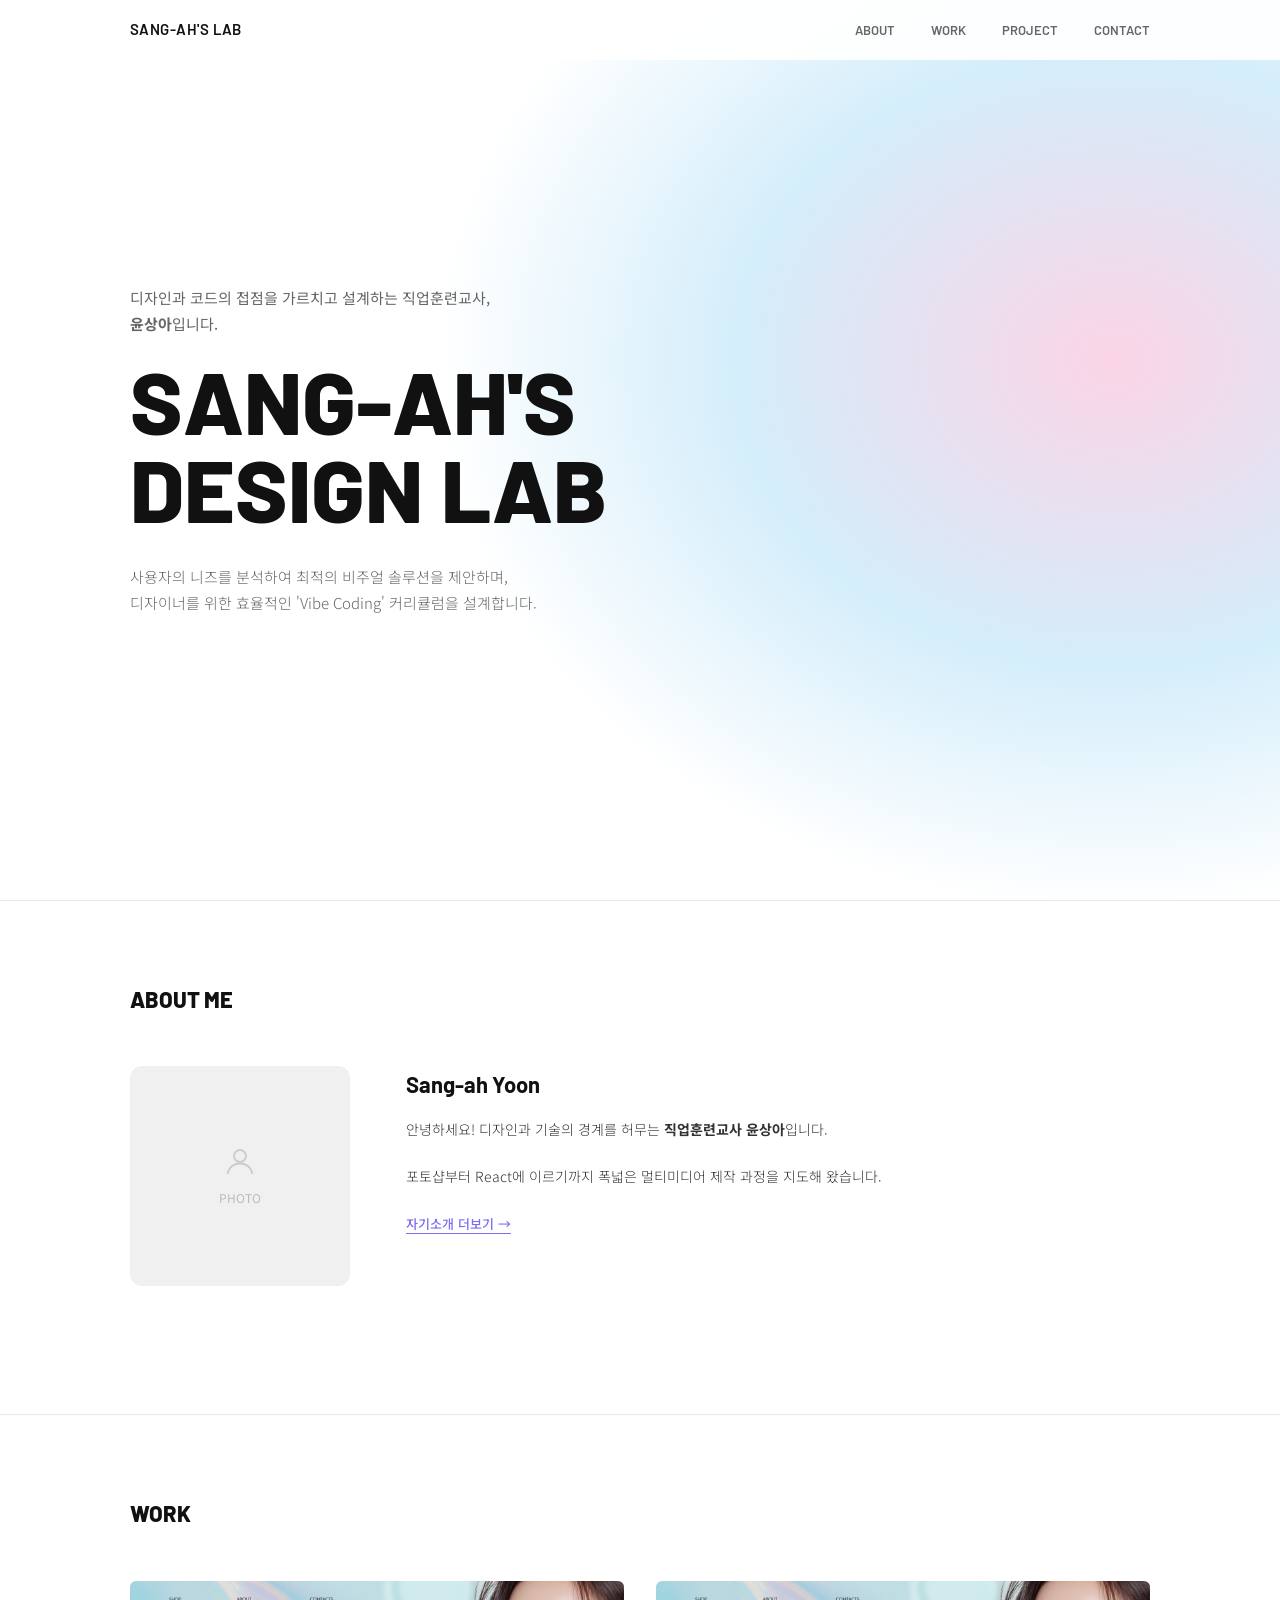
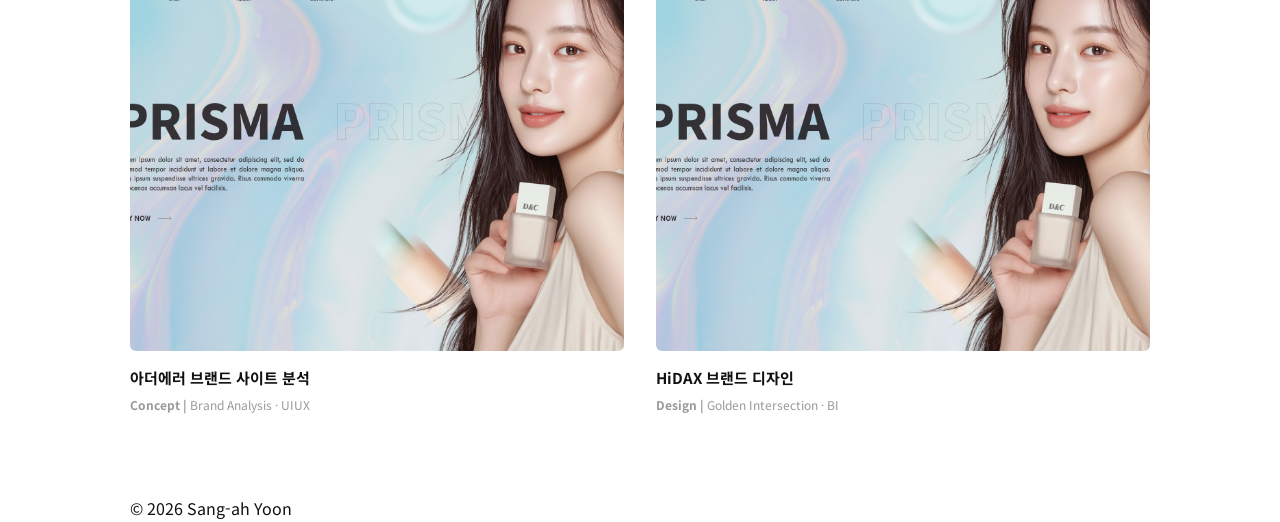
==== 최종/index.html @ d396e70f "6.9" ====
<!DOCTYPE html>
<html lang="ko">
<head>
  <meta charset="UTF-8" />
  <meta name="viewport" content="width=device-width, initial-scale=1.0" />
  <title>Sang-ah Yoon | Design & Education Portfolio</title>
  <link rel="preconnect" href="https://fonts.googleapis.com" />
  <link rel="preconnect" href="https://fonts.gstatic.com" crossorigin />
  <link href="https://fonts.googleapis.com/css2?family=Noto+Sans+KR:wght@300;400;500;700;900&family=Barlow:ital,wght@0,400;0,600;0,800;1,400&display=swap" rel="stylesheet" />
  <link rel="stylesheet" href="style.css" />
</head>
<body>

  <header id="nav">
    <div class="nav-wrap">
      <a href="#hero" class="nav-logo">SANG-AH'S LAB</a>
      <nav class="nav-menu">
        <a href="#about">About</a>
        <a href="#work">Work</a>
        <a href="#project">Project</a>
        <a href="#contact">Contact</a>
      </nav>
      <button class="nav-toggle" id="navBtn" aria-label="메뉴">
        <span></span><span></span><span></span>
      </button>
    </div>
  </header>

  <div class="nav-mobile-panel" id="mobileNav">
    <a href="#about">About</a>
    <a href="#work">Work</a>
    <a href="#project">Project</a>
    <a href="#contact">Contact</a>
  </div>

  <section id="hero">
    <div class="hero-blob"></div>
    <div class="hero-inner">
      <p class="hero-sub">
        디자인과 코드의 접점을 가르치고 설계하는 직업훈련교사,<br />
        <strong>윤상아</strong>입니다.
      </p>
      <h1 class="hero-title">SANG-AH'S<br />DESIGN LAB</h1>
      <p class="hero-desc">
        사용자의 니즈를 분석하여 최적의 비주얼 솔루션을 제안하며,<br />
        디자이너를 위한 효율적인 'Vibe Coding' 커리큘럼을 설계합니다.
      </p>
    </div>
  </section>

  <section id="about" class="section">
    <div class="wrap">
      <h2 class="section-title fade-up">ABOUT ME</h2>
      <div class="about-top fade-up">
        <div class="about-img-wrap">
          <div class="about-img-placeholder">
            <svg viewBox="0 0 24 24" stroke-width="1.2"><circle cx="12" cy="8" r="4"/><path d="M4 20c0-4 3.6-7 8-7s8 3 8 7"/></svg>
            PHOTO
          </div>
        </div>
        <div class="about-text-wrap">
          <h3 class="about-name">Sang-ah Yoon</h3>
          <p class="about-bio">
            안녕하세요! 디자인과 기술의 경계를 허무는 <strong>직업훈련교사 윤상아</strong>입니다.<br /><br />
            포토샵부터 React에 이르기까지 폭넓은 멀티미디어 제작 과정을 지도해 왔습니다.
          </p>
          <a href="#" target="_blank" class="about-more-link">자기소개 더보기 →</a>
        </div>
      </div>
      </div>
  </section>

  <section id="work" class="section">
    <div class="wrap">
      <h2 class="section-title fade-up">WORK</h2>
      <div class="work-grid">
        <a href="javascript:void(0)" class="work-card fade-up" data-img="images/img01.jpg">
          <div class="work-thumb"><img src="images/thumb1.jpg" alt="아더에러 썸네일" class="work-img"></div>
          <div class="work-info">
            <p class="work-title">아더에러 브랜드 사이트 분석</p>
            <p class="work-tags"><strong>Concept |</strong> Brand Analysis · UIUX</p>
          </div>
        </a>
        <a href="javascript:void(0)" class="work-card fade-up" data-img="images/img01.jpg">
          <div class="work-thumb"><img src="images/thumb1.jpg" alt="아더에러 썸네일" class="work-img"></div>
          <div class="work-info">
            <p class="work-title">HiDAX 브랜드 디자인</p>
            <p class="work-tags"><strong>Design |</strong> Golden Intersection · BI</p>
          </div>
        </a>
      </div>
    </div>
  </section>

  <footer id="contact">
    <div class="wrap">
      <p class="footer-copy">© 2026 Sang-ah Yoon</p>
    </div>
  </footer>

  <div id="modal" class="modal-overlay">
    <div class="modal-content">
      <img id="modalImg" src="" alt="Portfolio Detail">
      <button class="modal-close" aria-label="닫기">&times;</button>
    </div>
  </div>

  <button id="totop" aria-label="맨 위로">↑</button>
  <script src="main.js"></script>
</body>
</html>
---- 최종/style.css ----
/* =============================================
   VARIABLES & RESET
============================================= */
*,
*::before,
*::after {
    box-sizing: border-box;
    margin: 0;
    padding: 0;
}

:root {
    --color-accent: #7c6ef5;
    --color-accent2: #f5a0c8;
    --color-accent3: #a0d8f5;
    --color-black: #111111;
    --color-gray-dark: #333333;
    --color-gray: #666666;
    --color-gray-light: #999999;
    --color-border: #e8e8e8;
    --color-bg: #ffffff;
    --color-bg-soft: #f7f7f7;
    --font-ko: 'Noto Sans KR', sans-serif;
    --font-en: 'Barlow', sans-serif;
    --max-w: 1100px;
    --nav-h: 60px;
}

html {
    scroll-behavior: smooth;
}

body {
    font-family: var(--font-ko);
    background: var(--color-bg);
    color: var(--color-black);
    line-height: 1.7;
}

a {
    text-decoration: none;
    color: inherit;
}

ul {
    list-style: none;
}

img {
    display: block;
    max-width: 100%;
}

.wrap {
    max-width: var(--max-w);
    margin: 0 auto;
    padding: 0 40px;
}

/* ANIMATION */
.fade-up {
    opacity: 0;
    transform: translateY(24px);
    transition: opacity .65s ease, transform .65s ease;
}

.fade-up.show {
    opacity: 1;
    transform: none;
}

/* =============================================
   NAVIGATION
============================================= */
#nav {
    position: fixed;
    inset: 0 0 auto 0;
    height: var(--nav-h);
    background: rgba(255, 255, 255, .93);
    backdrop-filter: blur(10px);
    z-index: 1000;
    transition: border-color .3s;
}

#nav.scrolled {
    border-bottom: 1px solid var(--color-border);
}

.nav-wrap {
    max-width: var(--max-w);
    margin: 0 auto;
    padding: 0 40px;
    height: 100%;
    display: flex;
    align-items: center;
    justify-content: space-between;
}

.nav-logo {
    font-family: var(--font-en);
    font-weight: 600;
    font-size: 15px;
    letter-spacing: .03em;
}

.nav-menu {
    display: flex;
    gap: 36px;
}

.nav-menu a {
    font-family: var(--font-en);
    font-size: 13px;
    font-weight: 600;
    text-transform: uppercase;
    color: var(--color-gray);
    transition: color .2s;
}

.nav-menu a:hover,
.nav-menu a.on {
    color: var(--color-black);
}

/* MOBILE NAV */
.nav-toggle {
    display: none;
    flex-direction: column;
    gap: 5px;
    background: none;
    border: none;
    cursor: pointer;
}

.nav-toggle span {
    display: block;
    width: 22px;
    height: 1.5px;
    background: var(--color-black);
    transition: .3s;
}

.nav-toggle.open span:nth-child(1) {
    transform: translateY(6.5px) rotate(45deg);
}

.nav-toggle.open span:nth-child(2) {
    opacity: 0;
}

.nav-toggle.open span:nth-child(3) {
    transform: translateY(-6.5px) rotate(-45deg);
}

.nav-mobile-panel {
    display: none;
    position: fixed;
    top: var(--nav-h);
    left: 0;
    right: 0;
    background: #fff;
    border-bottom: 1px solid var(--color-border);
    padding: 20px 40px;
    flex-direction: column;
    gap: 16px;
    z-index: 999;
}

.nav-mobile-panel.open {
    display: flex;
}

/* =============================================
   HERO
============================================= */
#hero {
    min-height: 100vh;
    display: flex;
    flex-direction: column;
    justify-content: center;
    position: relative;
    overflow: hidden;
}

.hero-blob {
    position: absolute;
    top: 0;
    right: 0;
    width: 65%;
    height: 100%;
    background: radial-gradient(ellipse at 80% 40%, var(--color-accent2) 0%, var(--color-accent3) 40%, rgba(255, 255, 255, 0) 72%);
    opacity: .45;
    pointer-events: none;
}

.hero-inner {
    position: relative;
    z-index: 1;
    width: 100%;
    max-width: var(--max-w);
    margin: 0 auto;
    padding: 80px 40px;
}

.hero-sub {
    font-size: 15px;
    color: var(--color-gray);
    margin-bottom: 20px;
}

.hero-title {
    font-family: var(--font-en);
    font-size: clamp(48px, 7vw, 88px);
    font-weight: 800;
    line-height: 1.0;
    margin-bottom: 32px;
    text-transform: uppercase;
}

.hero-desc {
    max-width: 520px;
    font-size: 15px;
    font-weight: 300;
    color: var(--color-gray);
}

/* =============================================
   ABOUT & SKILLS
============================================= */
.section {
    padding: 80px 0;
    border-top: 1px solid var(--color-border);
}

.section-title {
    font-family: var(--font-en);
    font-size: 22px;
    font-weight: 800;
    text-transform: uppercase;
    margin-bottom: 48px;
}

.about-top {
    display: grid;
    grid-template-columns: 220px 1fr;
    gap: 56px;
    margin-bottom: 48px;
}

.about-img-wrap {
    width: 220px;
    height: 220px;
    border-radius: 12px;
    background: #f0f0f0;
    overflow: hidden;
}

.about-img-placeholder {
    width: 100%;
    height: 100%;
    display: flex;
    flex-direction: column;
    align-items: center;
    justify-content: center;
    color: #bbb;
    font-size: 12px;
}

.about-img-placeholder svg {
    width: 36px;
    stroke: #ccc;
    fill: none;
    margin-bottom: 8px;
}

.about-name {
    font-family: var(--font-en);
    font-size: 22px;
    font-weight: 700;
    margin-bottom: 14px;
}

.about-bio {
    font-size: 14px;
    font-weight: 300;
    color: var(--color-gray-dark);
    margin-bottom: 20px;
}

.about-more-link {
    font-size: 13px;
    font-weight: 500;
    color: var(--color-accent);
    border-bottom: 1px solid var(--color-accent);
}

.about-meta {
    display: grid;
    grid-template-columns: 1fr 1fr;
    gap: 40px;
    padding-top: 36px;
    border-top: 1px solid var(--color-border);
}

.meta-title {
    font-family: var(--font-en);
    font-size: 13px;
    font-weight: 700;
    text-transform: uppercase;
    margin-bottom: 20px;
}

.meta-list li {
    display: flex;
    gap: 12px;
    font-size: 13px;
    padding: 7px 0;
    border-bottom: 1px solid var(--color-bg-soft);
}

.meta-year {
    font-family: var(--font-en);
    font-size: 11px;
    color: var(--color-gray-light);
    flex-shrink: 0;
}

/* SKILL TICKER */
.skill-strip {
    overflow: hidden;
    padding: 20px 0;
    border-top: 1px solid var(--color-border);
    border-bottom: 1px solid var(--color-border);
    margin-top: 48px;
}

.skill-ticker {
    display: flex;
    gap: 24px;
    animation: ticker 20s linear infinite;
    width: max-content;
}

@keyframes ticker {
    from {
        transform: translateX(0);
    }

    to {
        transform: translateX(-50%);
    }
}

.skill-icon {
    display: flex;
    flex-direction: column;
    align-items: center;
    gap: 6px;
}

.skill-icon-box {
    width: 52px;
    height: 52px;
    border-radius: 10px;
    display: flex;
    align-items: center;
    justify-content: center;
    font-family: var(--font-en);
    font-size: 10px;
    font-weight: 700;
    background: var(--color-bg-soft);
    border: 1px solid var(--color-border);
}

.si-figma {
    background: #f24e1e !important;
    color: #fff;
}

.si-ps {
    background: #001e36 !important;
    color: #31a8ff;
}

.si-ai {
    background: #ff7c00 !important;
    color: #fff;
}

.si-js {
    background: #f7df1e !important;
    color: #111;
}

/* =============================================
   WORK GRID
============================================= */
.work-grid {
    display: grid;
    grid-template-columns: 1fr 1fr;
    gap: 32px;
}

.work-card {
    display: block;
}

.work-thumb {
    aspect-ratio: 4/3;
    background: #f2f2f2;
    border-radius: 6px;
    margin-bottom: 14px;
    display: flex;
    align-items: center;
    justify-content: center;
    overflow: hidden;
    
}

.work-thumb img{
    width: 100%;
    height: 100%;
    object-fit: cover;
}

.work-ph {
    font-size: 11px;
    color: #bbb;
    text-transform: uppercase;
}

.work-title {
    font-size: 15px;
    font-weight: 700;
    margin-bottom: 4px;
}

.work-tags {
    font-size: 12px;
    color: var(--color-gray-light);
}

/* COMMON */
#totop {
    position: fixed;
    bottom: 28px;
    right: 28px;
    width: 44px;
    height: 44px;
    background: var(--color-black);
    color: #fff;
    border: none;
    border-radius: 50%;
    cursor: pointer;
    opacity: 0;
    transition: .3s;
    z-index: 500;
}

#totop.show {
    opacity: 1;
}

@media (max-width: 860px) {
    .wrap {
        padding: 0 24px;
    }

    .about-top {
        grid-template-columns: 1fr;
    }

    .nav-menu {
        display: none;
    }

    .nav-toggle {
        display: flex;
    }

    .work-grid {
        grid-template-columns: 1fr;
    }
}

/* =============================================
   MODAL POPUP
============================================= */
.modal-overlay {
    position: fixed;
    inset: 0;
    background: rgba(0, 0, 0, 0.85);
    display: none; /* 기본 숨김 */
    align-items: center;
    justify-content: center;
    z-index: 2000;
    padding: 20px;
    backdrop-filter: blur(5px);
    cursor: zoom-out; /* 배경 클릭 시 닫힌다는 힌트 */
}

.modal-overlay.active {
    display: flex; /* 활성화 시 노출 */
}

.modal-content {
    position: relative;
    max-width: 90%;
    max-height: 90vh;
    cursor: default; /* 이미지 영역은 기본 커서 */
}

.modal-content img {
    width: auto;
    height: auto;
    max-width: 100%;
    max-height: 90vh;
    display: block;
    border-radius: 4px;
    box-shadow: 0 10px 40px rgba(0,0,0,0.5);
    /* 나타날 때 부드러운 효과 */
    animation: modalIn 0.3s ease-out;
}

@keyframes modalIn {
    from { opacity: 0; transform: scale(0.95); }
    to { opacity: 1; transform: scale(1); }
}

.modal-close {
    position: absolute;
    top: -40px;
    right: 0;
    background: none;
    border: none;
    color: #fff;
    font-size: 36px;
    cursor: pointer;
    line-height: 1;
}
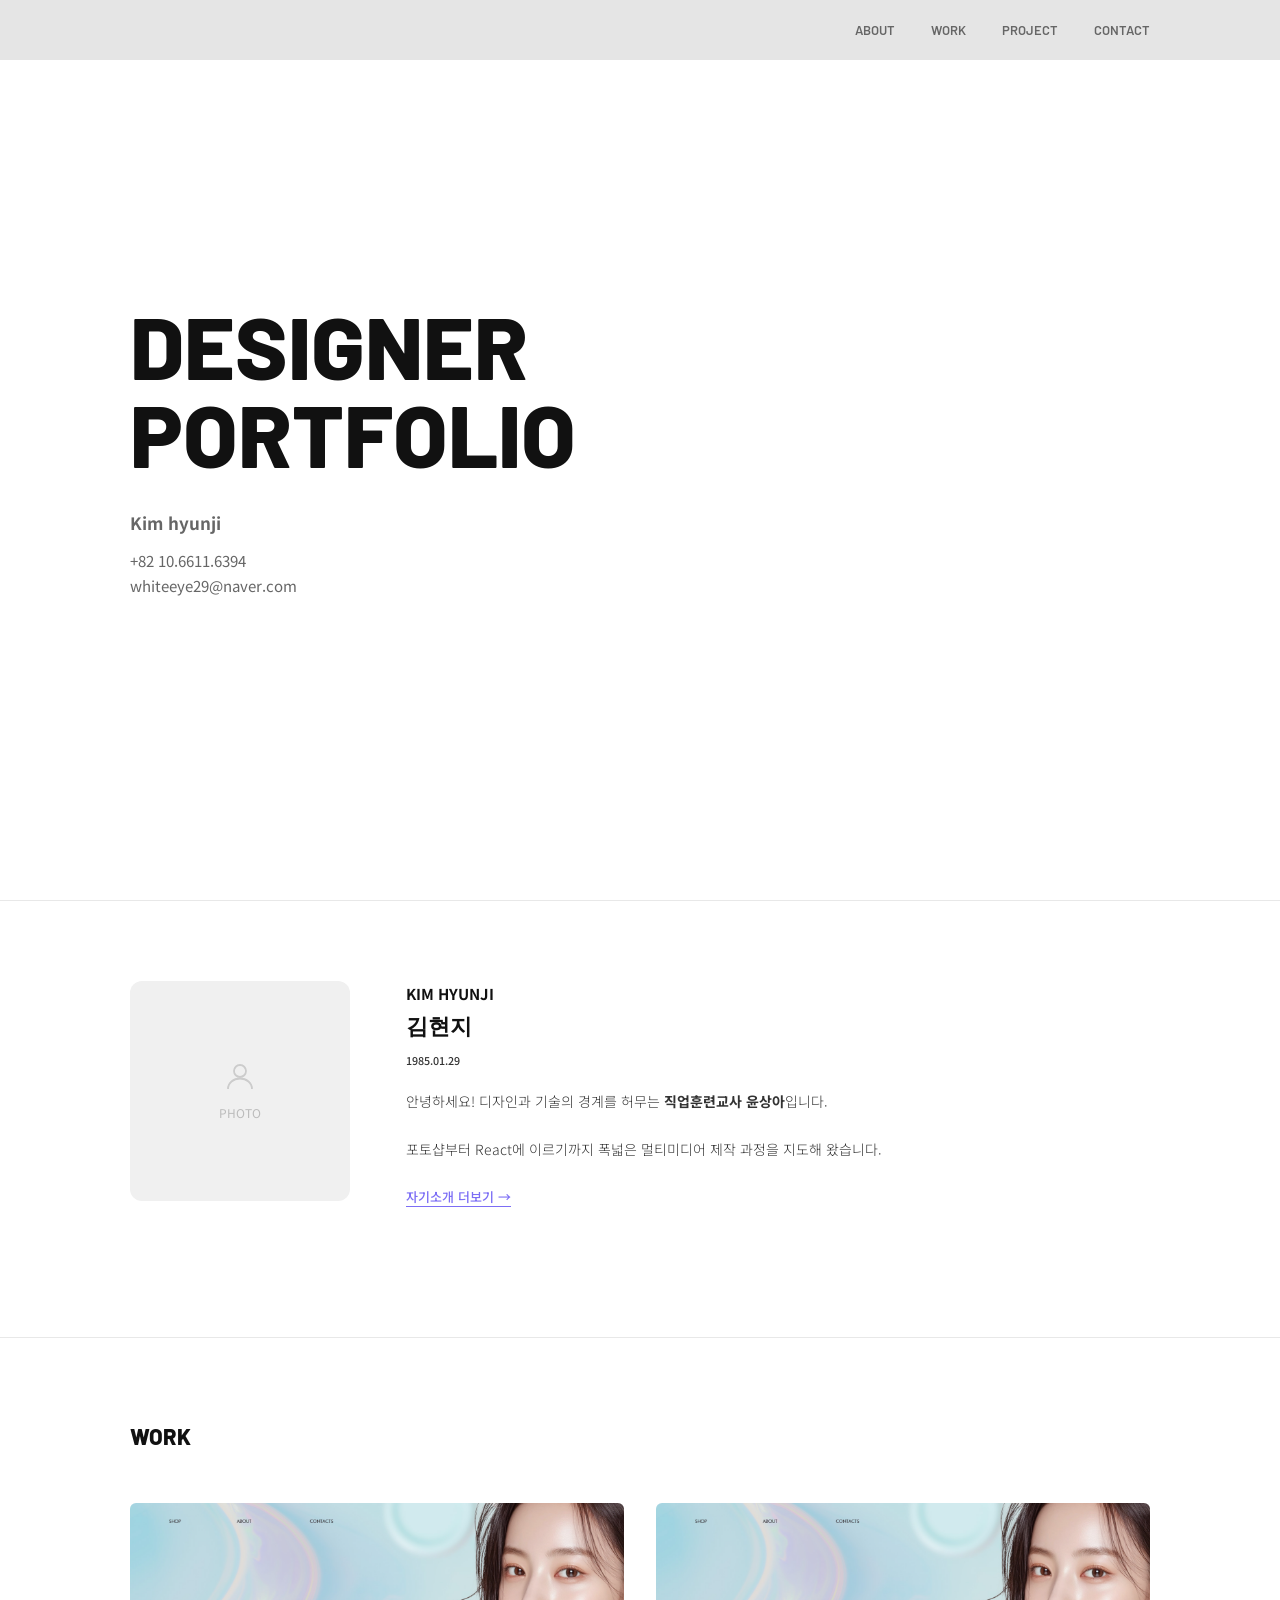
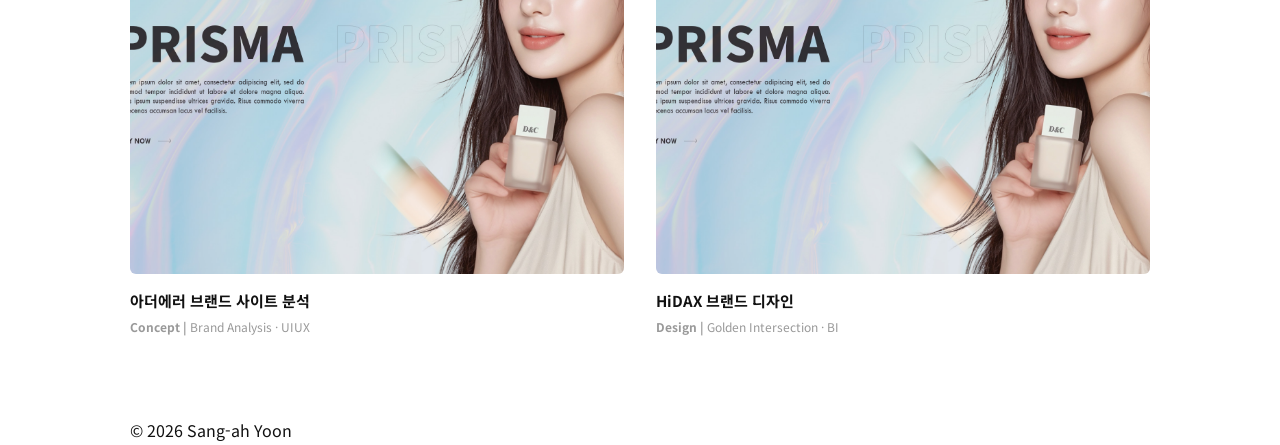
==== commit c31c0c7a: "6.13" ====
--- a/최종/index.html
+++ b/최종/index.html
@@ -13,7 +13,7 @@
 
   <header id="nav">
     <div class="nav-wrap">
-      <a href="#hero" class="nav-logo">SANG-AH'S LAB</a>
+      <a href="#hero" class="nav-logo"></a>
       <nav class="nav-menu">
         <a href="#about">About</a>
         <a href="#work">Work</a>
@@ -36,21 +36,19 @@
   <section id="hero">
     <div class="hero-blob"></div>
     <div class="hero-inner">
-      <p class="hero-sub">
-        디자인과 코드의 접점을 가르치고 설계하는 직업훈련교사,<br />
-        <strong>윤상아</strong>입니다.
-      </p>
-      <h1 class="hero-title">SANG-AH'S<br />DESIGN LAB</h1>
+      <h1 class="hero-title">Designer<br />Portfolio</h1>
+     <p class="hero-sub">
+        <strong> Kim hyunji</strong><br/>
       <p class="hero-desc">
-        사용자의 니즈를 분석하여 최적의 비주얼 솔루션을 제안하며,<br />
-        디자이너를 위한 효율적인 'Vibe Coding' 커리큘럼을 설계합니다.
+        +82 10.6611.6394<br/>
+        whiteeye29@naver.com
       </p>
     </div>
   </section>
 
   <section id="about" class="section">
     <div class="wrap">
-      <h2 class="section-title fade-up">ABOUT ME</h2>
+      <!-- <h2 class="section-title fade-up">ABOUT ME</h2> -->
       <div class="about-top fade-up">
         <div class="about-img-wrap">
           <div class="about-img-placeholder">
@@ -59,7 +57,9 @@
           </div>
         </div>
         <div class="about-text-wrap">
-          <h3 class="about-name">Sang-ah Yoon</h3>
+          <h4 class="adout-name-up">KIM HYUNJI</h4>
+          <h3 class="about-name">김현지</h3>
+          <h6 class="about-date">1985.01.29</h6>
           <p class="about-bio">
             안녕하세요! 디자인과 기술의 경계를 허무는 <strong>직업훈련교사 윤상아</strong>입니다.<br /><br />
             포토샵부터 React에 이르기까지 폭넓은 멀티미디어 제작 과정을 지도해 왔습니다.
--- a/최종/style.css
+++ b/최종/style.css
@@ -76,7 +76,7 @@
     position: fixed;
     inset: 0 0 auto 0;
     height: var(--nav-h);
-    background: rgba(255, 255, 255, .93);
+    background: #bbbbbb60;
     backdrop-filter: blur(10px);
     z-index: 1000;
     transition: border-color .3s;
@@ -184,13 +184,7 @@
 
 .hero-blob {
     position: absolute;
-    top: 0;
-    right: 0;
-    width: 65%;
-    height: 100%;
-    background: radial-gradient(ellipse at 80% 40%, var(--color-accent2) 0%, var(--color-accent3) 40%, rgba(255, 255, 255, 0) 72%);
-    opacity: .45;
-    pointer-events: none;
+   
 }
 
 .hero-inner {
@@ -203,9 +197,9 @@
 }
 
 .hero-sub {
-    font-size: 15px;
+    font-size: 17px;
     color: var(--color-gray);
-    margin-bottom: 20px;
+    margin-bottom: 10px;
 }
 
 .hero-title {
@@ -220,7 +214,6 @@
 .hero-desc {
     max-width: 520px;
     font-size: 15px;
-    font-weight: 300;
     color: var(--color-gray);
 }
 
@@ -272,12 +265,22 @@
     fill: none;
     margin-bottom: 8px;
 }
+/* 수정 */
+.adout-name-up{
+    font-size: 15px ;
+}
 
 .about-name {
     font-family: var(--font-en);
     font-size: 22px;
     font-weight: 700;
-    margin-bottom: 14px;
+    margin-bottom: 8px;
+}
+
+.about-date{
+    color: #333333;
+    font-weight: 500;
+    margin-bottom: 20px;
 }
 
 .about-bio {
